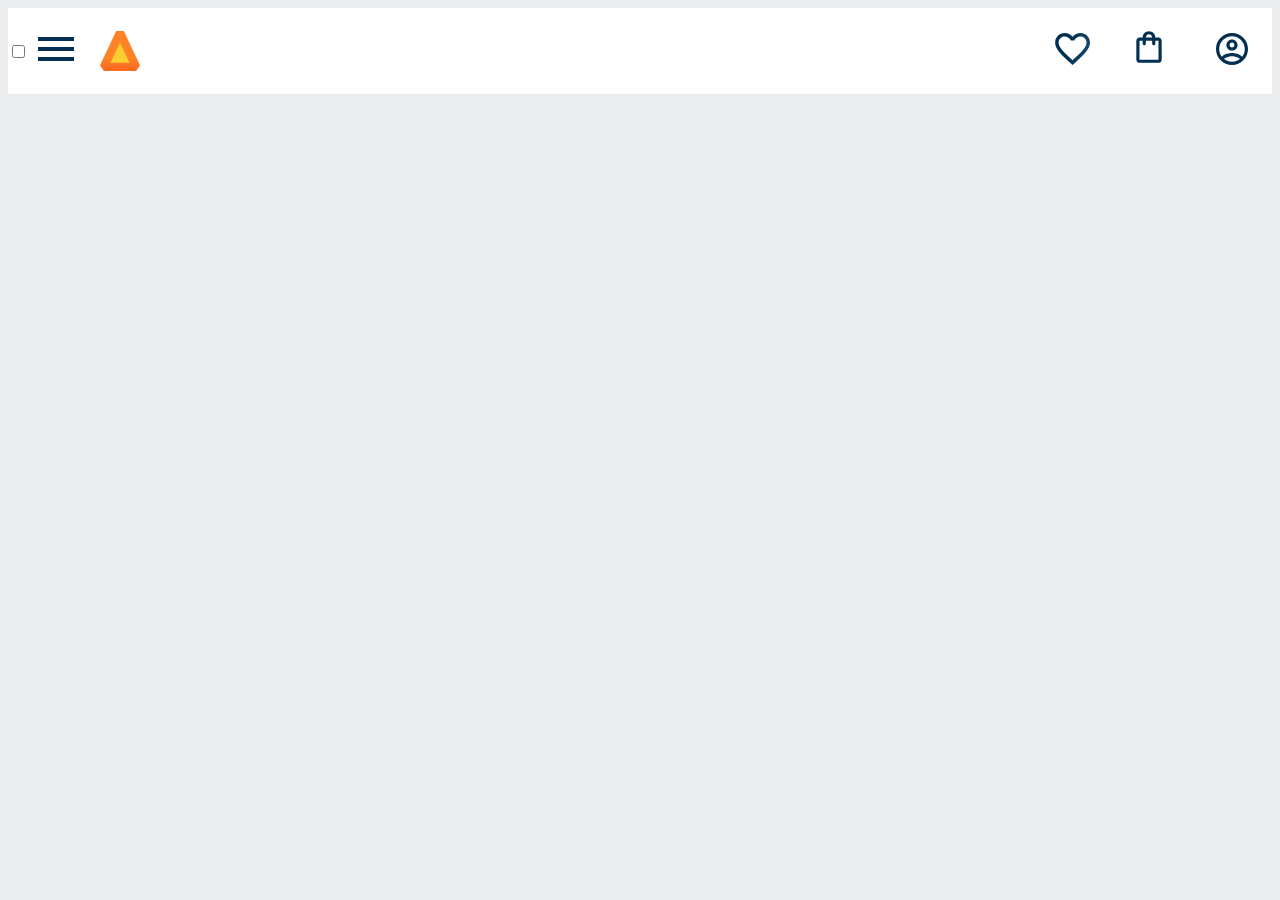
==== index.html @ e266031e "Add files via upload" ====
<!DOCTYPE html>
<html lang="pt-BR">

<head>
    <meta charset="UTF-8">
    <meta name="viewport" content="width=device-width, initial-scale=1.0">
    <title>AluraBook</title>
    <link rel="stylesheet" href="reset.css">
    <link rel="stylesheet" href="styles.css ">
</head>

<body>
    <header class="cabeçalho">
        <div class="container">
            <input type="checkbox" id="menu" class="container__botao">
            <label for="menu">
                <span class="cabeçalho__menu-hamburguer container__imagem"></span>
            </label>
            <ul class="lista-menu">
                <li class="lista-menu__titulo">Categorias</li>
                <li class="lista-menu__item">
                    <a href="#" class="lista-menu__link">Programação</a>
                </li>
                <li class="lista-menu__item">
                    <a href="#" class="lista-menu__link">Front-End</a>
                </li>
                <li class="lista-menu__item">
                    <a href="#" class="lista-menu__link">Infraestrutura</a>
                </li>
                <li class="lista-menu__item">
                    <a href="#" class="lista-menu__link">Bussines</a>
                </li>
                <li class="lista-menu__item">
                    <a href="#" class="lista-menu__link">Design & Ux</a>
                </li>
            </ul>
            <img src="img/Logo.svg" alt="Logo da AluraBooks" class="container__imagem">
        </div>
        <div class="container">
            <a href="#"><img src="img/Favoritos-1.svg" alt="Meus favoritos" class="container__imagem"></a>
            <a href="#"><img src="img/Compras.svg" alt="Carrinho de compras" class="container__imagem"></a>
            <a href="#"><img src="img/Usuário.svg" alt="Meu perfil" class="container__imagem"></a>
        </div>
    </header>
</body>

</html>
---- styles.css ----
@import url(styles/header.css);

:root {
    --cor-de-fundo: #EBECEE;
    --branco: #FFFFFF;
}

body {
    background-color: var(--cor-de-fundo);
}
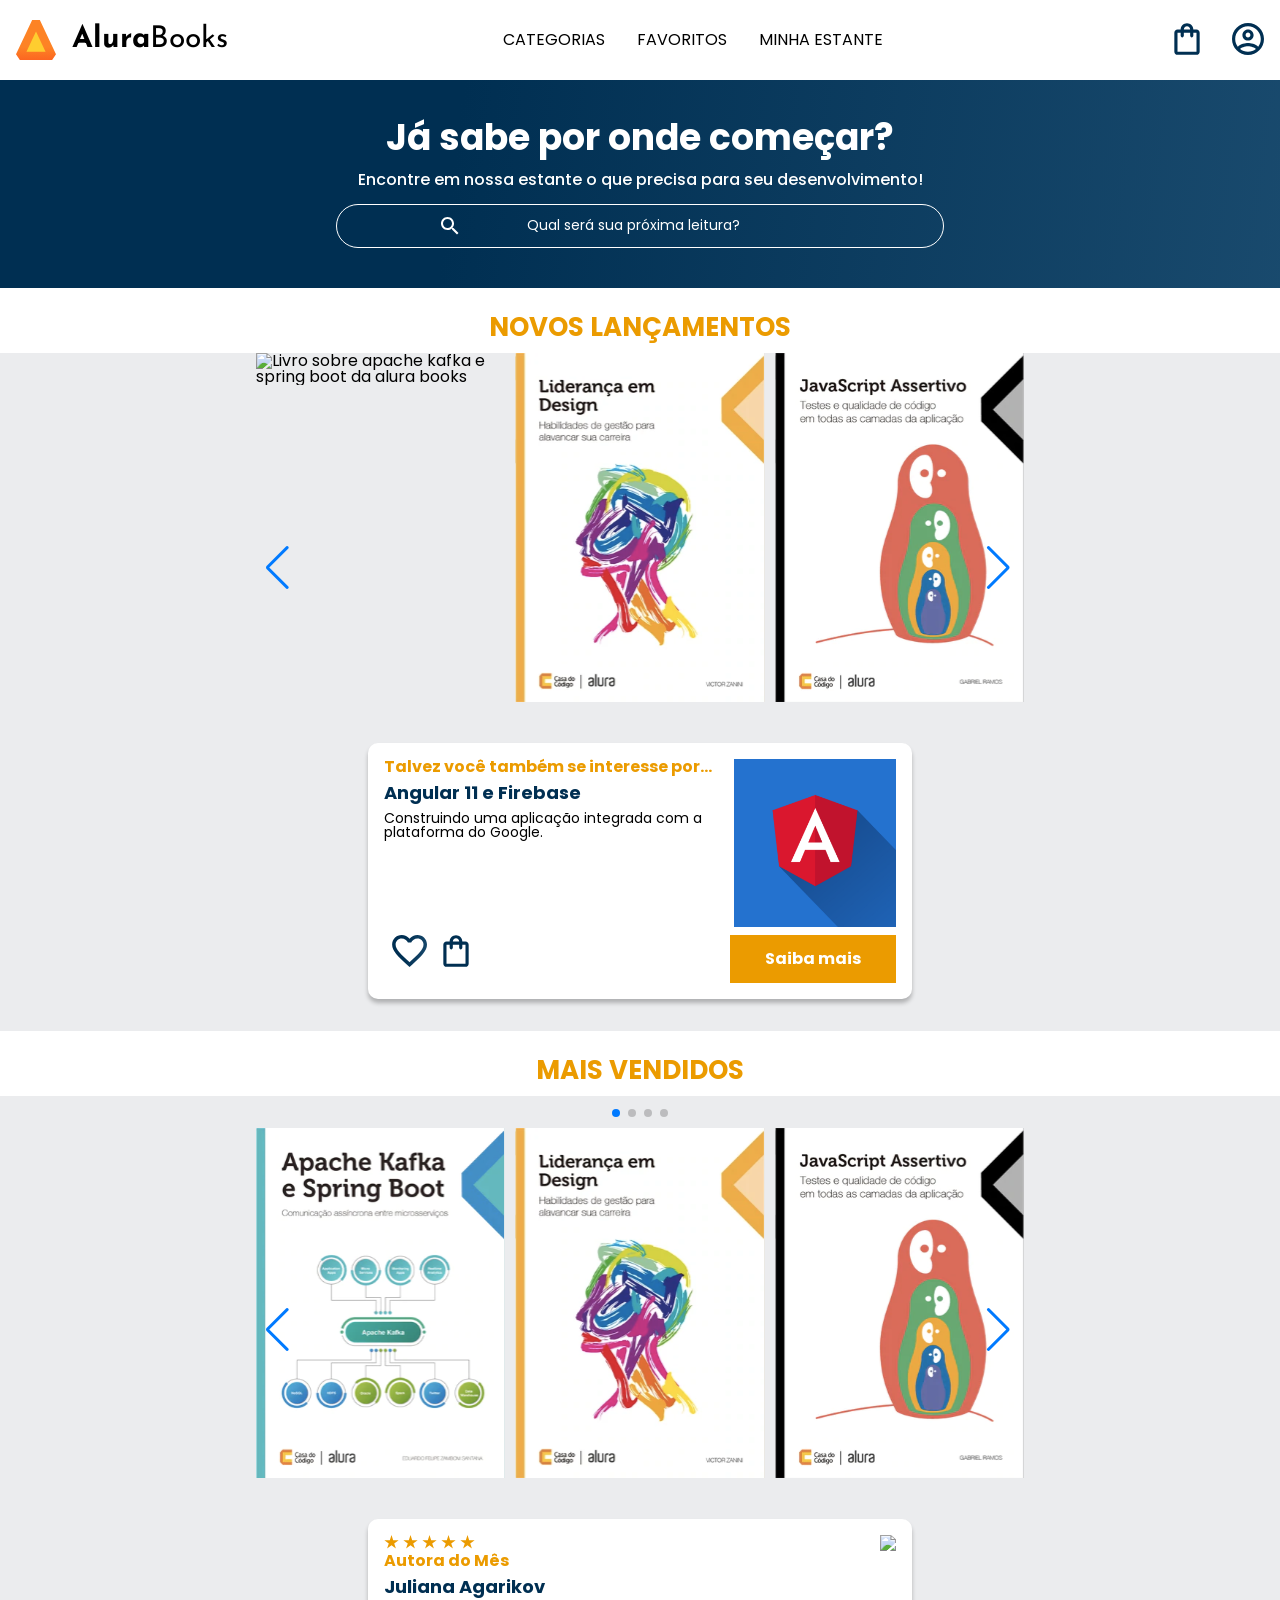
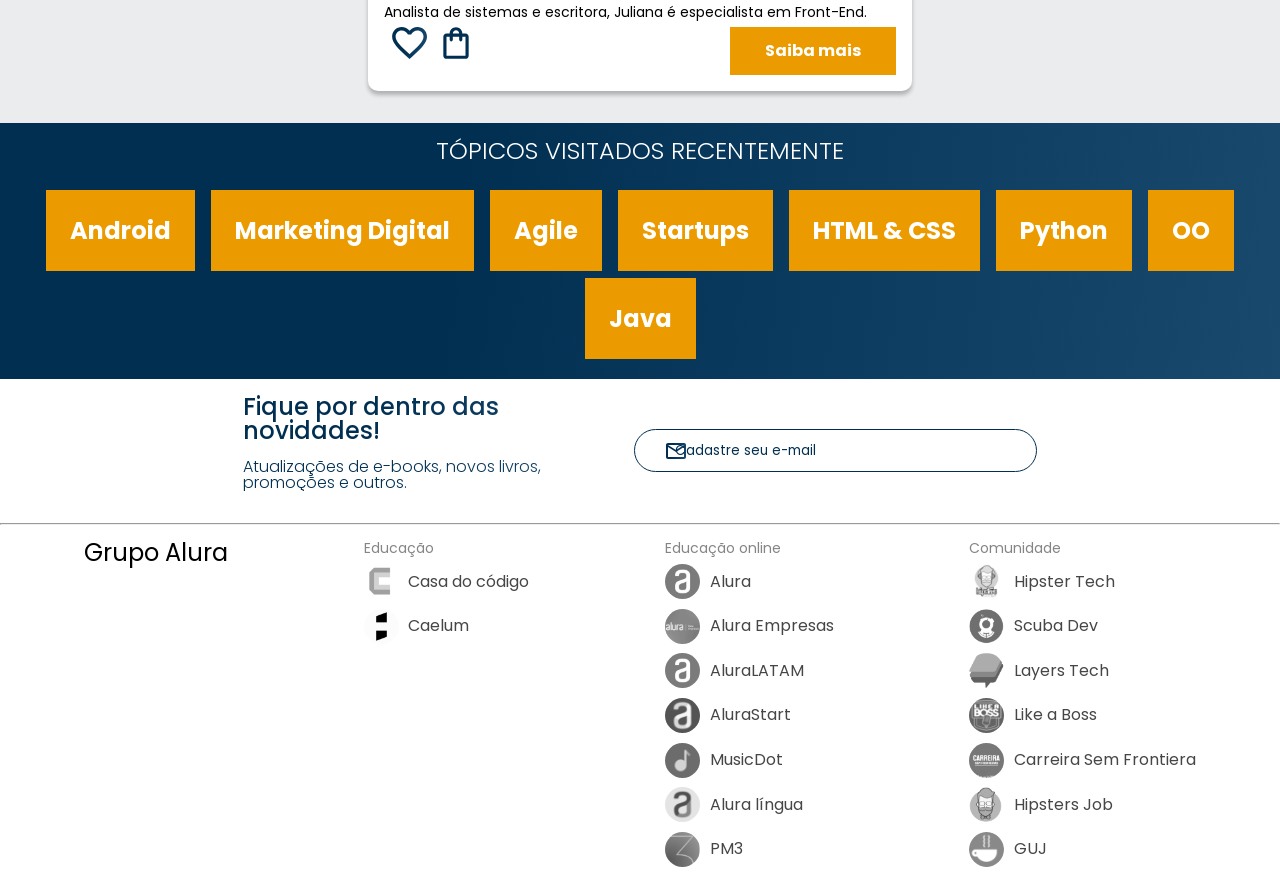
==== commit ea7170ab: "enviando o projeto concluido" ====
--- a/index.html
+++ b/index.html
@@ -1,47 +1,327 @@
-<!DOCTYPE html>
-<html lang="pt-BR">
-
-<head>
-    <meta charset="UTF-8">
-    <meta name="viewport" content="width=device-width, initial-scale=1.0">
-    <title>AluraBook</title>
-    <link rel="stylesheet" href="reset.css">
-    <link rel="stylesheet" href="styles.css ">
-</head>
-
-<body>
-    <header class="cabeçalho">
-        <div class="container">
-            <input type="checkbox" id="menu" class="container__botao">
-            <label for="menu">
-                <span class="cabeçalho__menu-hamburguer container__imagem"></span>
-            </label>
-            <ul class="lista-menu">
-                <li class="lista-menu__titulo">Categorias</li>
-                <li class="lista-menu__item">
-                    <a href="#" class="lista-menu__link">Programação</a>
-                </li>
-                <li class="lista-menu__item">
-                    <a href="#" class="lista-menu__link">Front-End</a>
-                </li>
-                <li class="lista-menu__item">
-                    <a href="#" class="lista-menu__link">Infraestrutura</a>
-                </li>
-                <li class="lista-menu__item">
-                    <a href="#" class="lista-menu__link">Bussines</a>
-                </li>
-                <li class="lista-menu__item">
-                    <a href="#" class="lista-menu__link">Design & Ux</a>
-                </li>
-            </ul>
-            <img src="img/Logo.svg" alt="Logo da AluraBooks" class="container__imagem">
-        </div>
-        <div class="container">
-            <a href="#"><img src="img/Favoritos-1.svg" alt="Meus favoritos" class="container__imagem"></a>
-            <a href="#"><img src="img/Compras.svg" alt="Carrinho de compras" class="container__imagem"></a>
-            <a href="#"><img src="img/Usuário.svg" alt="Meu perfil" class="container__imagem"></a>
-        </div>
-    </header>
-</body>
-
+<!DOCTYPE html>
+<html>
+
+<head>
+  <meta charset="UTF-8">
+  <meta name="viewport" content="width=device-width, initial-scale=1.0">
+  <title>AluraBooks</title>
+  <link rel="stylesheet" href="reset.css">
+  <link rel="preconnect" href="https://fonts.googleapis.com">
+  <link rel="preconnect" href="https://fonts.gstatic.com" crossorigin>
+  <link href="https://fonts.googleapis.com/css2?family=Poppins:wght@300;400;500;700&display=swap" rel="stylesheet">
+  <link rel="stylesheet" href="https://cdn.jsdelivr.net/npm/swiper@11/swiper-bundle.min.css" />
+  <link href="https://fonts.googleapis.com/css?family=Josefin+Sans:wght@400;700&display=swap" rel="stylesheet">
+  <link rel="stylesheet" href="styles.css">
+</head>
+
+<body>
+  <header class="cabeçalho">
+    <div class="container">
+      <input type="checkbox" id="menu" class="container__botao">
+      <label for="menu" class="container__rotulo">
+        <span class="cabeçalho__menu-hamburguer container__imagem"></span>
+      </label>
+      <ul class="lista-menu">
+        <li class="lista-menu__titulo">Categorias</li>
+        <li class="lista-menu__item">
+          <a href="#" class="lista-menu__link">Programação</a>
+        </li>
+        <li class="lista-menu__item">
+          <a href="#" class="lista-menu__link">Front-end</a>
+        </li>
+        <li class="lista-menu__item">
+          <a href="#" class="lista-menu__link">Infraestrutura</a>
+        </li>
+        <li class="lista-menu__item">
+          <a href="#" class="lista-menu__link">Business</a>
+        </li>
+        <li class="lista-menu__item">
+          <a href="#" class="lista-menu__link">Design & UX</a>
+        </li>
+      </ul>
+      <img src="img/Logo.svg" alt="Logo da Alurabooks" class="container__imagem">
+      <H1 class="container__titulo"><b class="container__titulo--negrito">Alura</b>Books</H1>
+    </div>
+
+    <ul class="opções">
+      <input type="checkbox" id="opções-menu" class="opções__botão">
+      <label for="opções-menu" class="opções__rotulo">
+        <li class="opções__item">Categorias</li>
+      </label>
+
+      <ul class="lista-menu">
+        <li class="lista-menu__item">
+          <a href="#" class="lista-menu__link">Programação</a>
+        </li>
+        <li class="lista-menu__item">
+          <a href="#" class="lista-menu__link">Front-end</a>
+        </li>
+        <li class="lista-menu__item">
+          <a href="#" class="lista-menu__link">Infraestrutura</a>
+        </li>
+        <li class="lista-menu__item">
+          <a href="#" class="lista-menu__link">Business</a>
+        </li>
+        <li class="lista-menu__item">
+          <a href="#" class="lista-menu__link">Design & UX</a>
+        </li>
+      </ul>
+
+      <li class="opções__item"><a href="#" class="opções__link">Favoritos</a></li>
+      <li class="opções__item"><a href="#" class="opções__link">Minha estante</a></li>
+    </ul>
+
+    <div class="container">
+      <a href="#"><img src="img/Favoritos.svg" alt="Meus favoritos"
+          class="container__imagem container__imagem-transparente"></a>
+      <a href="#" class="container__link">
+        <img src="img/Compras.svg" alt="Carrinhos de compras" class="container__imagem">
+        <p class="container__texto">Minha sacola</p>
+      </a>
+      <a href="#" class="container__link">
+        <img src="img/Usuario.svg" alt="Meu perfil" class="container__imagem">
+        <p class="container__texto">Meu perfil</p>
+      </a>
+    </div>
+  </header>
+
+  <section class="banner">
+    <h2 class="banner__titulo">Já sabe por onde começar?</h2>
+    <p class="banner__texto">Encontre em nossa estante o que precisa para seu desenvolvimento!</p>
+    <input type="search" class="banner__pesquisa" placeholder="Qual será sua próxima leitura?">
+  </section>
+
+  <section class="carrossel">
+    <h2 class="carrossel__titulo">Novos lançamentos</h2>
+    <!-- Slider main container -->
+     <div class="carrossel__container">
+    <div class="swiper">
+      <!-- Additional required wrapper -->
+      <div class="swiper-wrapper">
+        <!-- Slides -->
+        <div class="swiper-slide"><img src="img/Apachekafka.svg"
+            alt="Livro sobre apache kafka e spring boot da alura books"></div>
+        <div class="swiper-slide"><img src="img/Liderança.svg"
+            alt="Livro sobre liderança em design design da alura books"></div>
+        <div class="swiper-slide"><img src="img/Javascript.svg" alt="Livro sobre javascript assertivo da alura books">
+        </div>
+        <div class="swiper-slide">
+          <img src="img/Guia Front-end.svg" alt="Livro Guia front end" />
+        </div>
+        <div class="swiper-slide">
+          <img src="img/Portugol.svg" alt="Livro sobre portugol" />
+        </div>
+        <div class="swiper-slide">
+          <img src="img/Acessibilidade.svg" alt="Livro sobre acessibilidade" />
+        </div>
+      </div>
+
+      <!-- If we need navigation buttons -->
+      <div class="swiper-button-prev"></div>
+      <div class="swiper-button-next"></div>
+
+    </div>
+
+    <div class="card">
+      <div class="card__descrição">
+        <div class="descrição">
+          <h3 class="descrição__titulo">Talvez você também se interesse por...</h3>
+          <h2 class="descrição__titulo-livro">Angular 11 e Firebase</h2>
+          <p class="descrição__texto">
+            Construindo uma aplicação integrada com a plataforma do Google.
+          </p>
+        </div>
+        <img src="img/Angular.svg" class="descrição__imagem" />
+      </div>
+      <div class="card__botões">
+        <ul class="botões">
+          <li class="botões__item">
+            <img src="img/Favoritos.svg" alt="Favoritar livro" />
+          </li>
+          <li class="botões__item">
+            <img src="img/Compras.svg" alt="Adicionar no carrinho de compras" />
+          </li>
+        </ul>
+        <a href="#" class="botões__ancora">Saiba mais</a>
+      </div>
+    </div>
+  </div>
+  </section>
+
+  <section class=”carrossel”>
+    <h2 class="carrossel__titulo">Mais vendidos</h2>
+    <div class="carrossel__container">
+    <div class="swiper">
+      <!-- Additional required wrapper -->
+      <!-- If we need pagination -->
+      <div class="swiper-pagination"></div>
+
+      <div class="swiper-wrapper">
+        <!-- Slides -->
+        <div class="swiper-slide"><img src="img/ApacheKafka.svg"
+            alt="Livro sobre apache kafka e spring boot da alura books"></div>
+        <div class="swiper-slide"><img src="img/Liderança.svg" alt="Livro sobre liderança em design da alura books">
+        </div>
+        <div class="swiper-slide"><img src="img/Javascript.svg" alt="Livro sobre javascript assertivo da alurabooks">
+        </div>
+        <div class="swiper-slide"><img src="img/Guia Front-end.svg" alt="Livro Guia front end"></div>
+        <div class="swiper-slide"><img src="img/Portugol.svg" alt="Livro sobre portugol"></div>
+        <div class="swiper-slide"><img src="img/Acessibilidade.svg" alt="livro sobre acessibilidade"></div>
+      </div>
+
+      <!-- If we need navigation buttons -->
+      <div class="swiper-button-prev"></div>
+      <div class="swiper-button-next"></div>
+    </div>
+
+    <div class="card">
+      <!-- 1º linha -->
+      <div class="card__descrição">
+        <!-- 1º coluna -->
+        <div class="descrição">
+          <img src="img/Estrelinhas.svg" alt="Avaliação 5 estrelas">
+          <h3 class="descrição__titulo">Autora do Mês</h3>
+          <h2 class="descrição__titulo-livro">Juliana Agarikov</h2>
+          <p class="descrição__texto">Analista de sistemas e escritora, Juliana é especialista em Front-End.
+          </p>
+        </div>
+        <!-- 2º coluna -->
+        <img src="img/Escritora.svg" class="descrição__imagem">
+      </div>
+
+      <!-- 2º linha -->
+      <div class="card__botões">
+        <!-- 1º coluna -->
+        <ul class="botões">
+          <li class="botões__item"><img src="img/Favoritos.svg" alt="Favoritar livro"></li>
+          <li class="botões__item"><img src="img/Compras.svg" alt="Adicionar no carrinho de compras"></li>
+        </ul>
+        <!-- 2º coluna -->
+        <a href="#" class="botões__ancora">Saiba mais</a>
+      </div>
+    </div>
+  </div>
+
+
+  </section>
+
+  <section class="tópicos">
+    <h2 class="tópicos__titulo">TÓPICOS VISITADOS RECENTEMENTE</h2>
+    <ul class="tópicos__lista">
+      <li class="tópicos__item"><a href="#" class="tópicos__link">Android</a></li>
+      <li class="tópicos__item">
+        <a href="#" class="tópicos__link">Marketing Digital</a>
+      </li>
+      <li class="tópicos__item">
+        <a href="#" class="tópicos__link">Agile</a>
+      </li>
+      <li class="tópicos__item">
+        <a href="#" class="tópicos__link">Startups</a>
+      </li>
+      <li class="tópicos__item">
+        <a href="#" class="tópicos__link">HTML & CSS</a>
+      </li>
+      <li class="tópicos__item">
+        <a href="#" class="tópicos__link">Python</a>
+      </li>
+      <li class="tópicos__item">
+        <a href="#" class="tópicos__link">OO</a>
+      </li>
+      <li class="tópicos__item">
+        <a href="#" class="tópicos__link">Java</a>
+      </li>
+    </ul>
+  </section>
+
+  <section class="contato">
+    <div class="contato__descrição">
+      <h2 class="contato__titulo">Fique por dentro das novidades!</h2>
+      <p class="contato__texto">
+        Atualizações de e-books, novos livros, promoções e outros.
+      </p>
+    </div>
+    <input type="email" placeholder="Cadastre seu e-mail" class="contato__email" />
+  </section>
+
+  <hr />
+
+  <footer class="rodapé">
+    <h2 class="rodapé__titulo">Grupo Alura</h2>
+    <ul class="lista-rodapé">
+      <li class="lista-rodapé__titulo">Educação</li>
+      <li class="lista-rodapé__item"><img src="img/CasaDoCodigo.svg" alt="Logo da casa do codigo"><a href="#"
+          class="lista-rodapé__link">Casa do código</a>
+      </li>
+      <li class="lista-rodapé__item"><img src="img/Caelum.svg" alt="Logo da Caelum"><a href="#"
+          class="lista-rodapé__link">Caelum</a>
+      </li>
+    </ul>
+
+    <ul class="lista-rodapé">
+      <li class="lista-rodapé__titulo">Educação online</li>
+      <li class="lista-rodapé__item"><img src="img/Alura.svg" alt="Logo da casa da alura"><a href="#"
+          class="lista-rodapé__link">Alura</a>
+      </li>
+      <li class="lista-rodapé__item"><img src="img/AluraEmpresas.svg" alt="Logo da alura empresas"><a href="#"
+          class="lista-rodapé__link">Alura Empresas</a>
+      </li>
+      <li class="lista-rodapé__item"><img src="img/AluraLATAM.svg" alt="Logo da alura LATAM"><a href="#"
+          class="lista-rodapé__link">AluraLATAM</a>
+      </li>
+      <li class="lista-rodapé__item"><img src="img/AluraStart.svg" alt="Logo da alura start"><a href="#"
+          class="lista-rodapé__link">AluraStart</a>
+      </li>
+      <li class="lista-rodapé__item"><img src="img/MusicDot.svg" alt="Logo do musicdot"><a href="#"
+          class="lista-rodapé__link">MusicDot</a>
+      </li>
+      <li class="lista-rodapé__item"><img src="img/AluraLingua.svg" alt="Logo da alura lingua"><a href="#"
+          class="lista-rodapé__link">Alura língua</a>
+      </li>
+      <li class="lista-rodapé__item"><img src="img/PM3.svg" alt="Logo do pm3"><a href="#"
+          class="lista-rodapé__link">PM3</a>
+      </li>
+    </ul>
+
+    <ul class="lista-rodapé">
+      <li class="lista-rodapé__titulo">Comunidade</li>
+      <li class="lista-rodapé__item"><img src="img/HipstersTech.svg" alt="Logo da HipstersTech"><a href="#"
+          class="lista-rodapé__link">Hipster Tech</a>
+      </li>
+      <li class="lista-rodapé__item"><img src="img/ScubaDev.svg" alt="Logo da scubadev"><a href="#"
+          class="lista-rodapé__link">Scuba Dev</a>
+      </li>
+      <li class="lista-rodapé__item"><img src="img/LayersTech.svg" alt="Logo da LayersTech"><a href="#"
+          class="lista-rodapé__link">Layers Tech</a>
+      </li>
+      <li class="lista-rodapé__item"><img src="img/LikeABoss.svg" alt="Logo da LikeABoss"><a href="#"
+          class="lista-rodapé__link">Like a Boss</a>
+      </li>
+      <li class="lista-rodapé__item"><img src="img/CarreiraSemFronteira.svg" alt="Logo do carreira sem fronteira"><a href="#"
+          class="lista-rodapé__link">Carreira Sem Frontiera</a>
+      </li>
+      <li class="lista-rodapé__item"><img src="img/HipstersJobs.svg" alt="Logo da HipstersJobs"><a href="#"
+          class="lista-rodapé__link">Hipsters Job</a>
+      </li>
+      <li class="lista-rodapé__item"><img src="img/GUJ.svg" alt="Logo do GUJ"><a href="#"
+          class="lista-rodapé__link">GUJ</a>
+      </li>
+
+
+    </ul>
+
+  </footer>
+
+  <script src="https://cdn.jsdelivr.net/npm/swiper@11/swiper-bundle.min.js"></script>
+  <script>
+    const swiper = new Swiper(".swiper", {
+      spaceBetween: 10,
+      slidesPerView: 3,
+      pagination: {
+        el: ".swiper-pagination",
+        type: "bullets",
+      },
+    });
+  </script>
+</body>
+
 </html>
--- a/styles.css
+++ b/styles.css
@@ -1,11 +1,26 @@
-@import url(styles/header.css);
+@import url("styles/header.css");
+@import url("styles/banner.css");
+@import url("styles/carrossel.css");
+@import url("styles/topicos.css");
+@import url("styles/contato.css");
+@import url("styles/rodapé.css");
 
 :root {
     --cor-de-fundo: #EBECEE;
     --branco: #FFFFFF;
+    --preto: #000000;
+    --laranja: #EB9B00;
+    --azul-degrade: linear-gradient(97.54deg, #002f52 35.49%, #326589 165.37%);
+    --fonte-principal: "Poppins";
+    --azul: #002F52;
+    --cinza: #474646;
+    --cinza-claro: #858585;
+    --fonte-secundario: "Josefin Sans";
 }
 
 body {
     background-color: var(--cor-de-fundo);
-}
-
+    font-family: var(--fonte-principal);
+    font-size: 16px;
+    font-weight: 400;
+}
